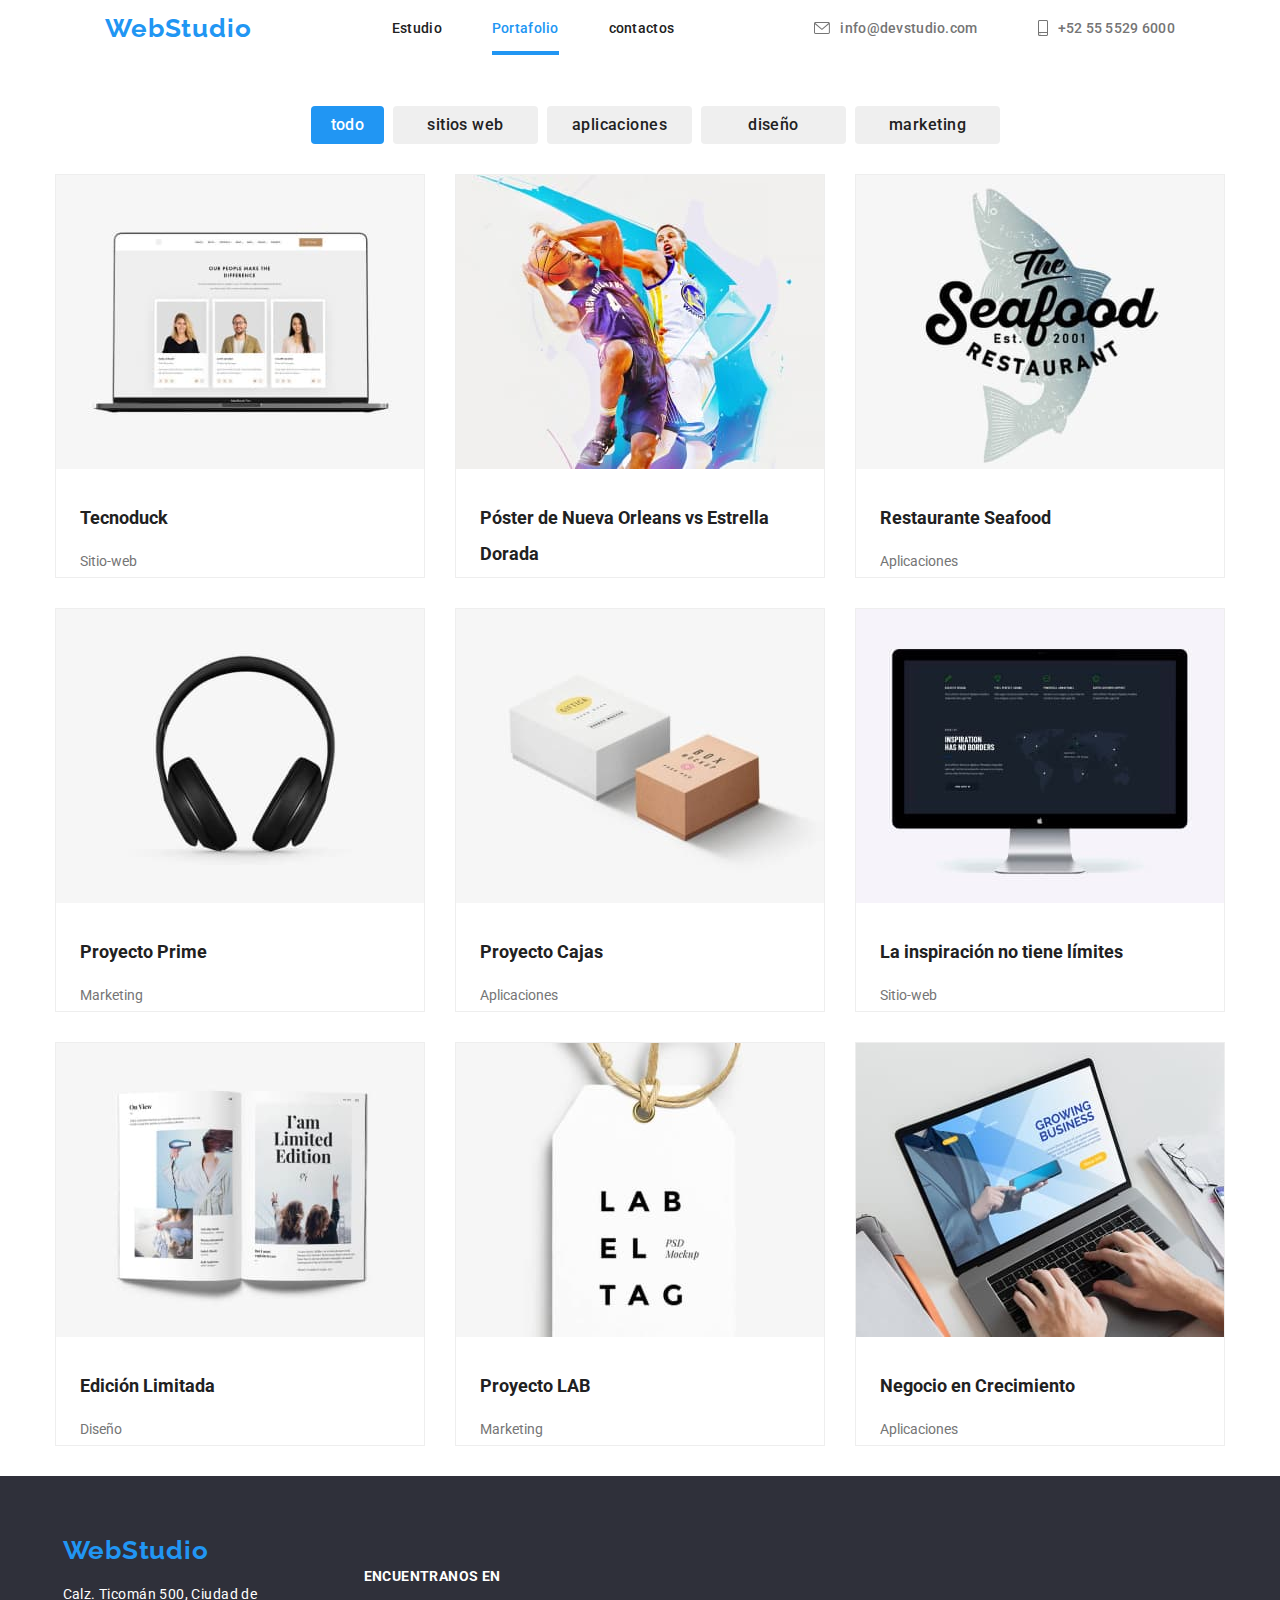
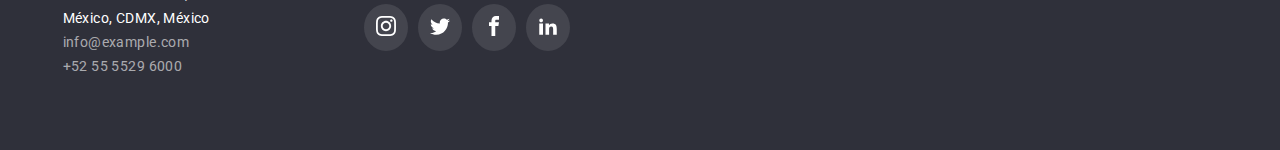
==== portafolio.html @ 4e25ba50 "tarea 5" ====
<!DOCTYPE html>
<html lang="en">
  <head>
    <meta charset="UTF-8" />
    <meta http-equiv="X-UA-Compatible" content="IE=edge" />
    <meta name="viewport" content="width=device-width, initial-scale=1.0" />
    <title>Document</title>
    <link
      rel="stylesheet"
      href="https://cdnjs.cloudflare.com/ajax/libs/modern-normalize/1.0.0/modern-normalize.min.css"
    />
    <link rel="stylesheet" href="css/styles.css" />
    <link rel="preconnect" href="https://fonts.gstatic.com" crossorigin />
  </head>
  <body>
    <header class="container cabecera">
      <a class="logo" href="#">WebStudio</a>
      <nav class="menu">
        <ul class="list">
          <li id="current" class="menu-list">
            <a class="link" href="./index.html">Estudio</a>
          </li>
          <li class="menu-list">
            <a class="link current" href="./portafolio.html">Portafolio</a>
          </li>
          <li>
            <a class="link contacts" href="./contactos">contactos</a>
          </li>
        </ul>
      </nav>
      <ul class="list">
        <li class="list-prin">
          <a class="link-contacts" href="mailto:info@devstudio.com">
            <svg class="info-prin" width="16" height="12">
              <use href="./images/icons.svg#icon-mail"></use>
            </svg>
            info@devstudio.com</a
          >
        </li>
        <li class="list-prin">
          <a class="link-contacts" href="tel:+52 55 5529 6000">
            <svg class="info-prin" width="10" height="16">
              <use href="./images/icons.svg#icon-cell"></use>
            </svg>
            +52 55 5529 6000</a
          >
        </li>
      </ul>
    </header>
    <main>
      <section class="container cuerpo-port">
        <ul class="button-port">
          <li>
            <button class="button-blue" type="button">todo</button>
          </li>
          <li>
            <button class="filter-button" type="button">sitios web</button>
          </li>
          <li>
            <button class="filter-button" type="button">aplicaciones</button>
          </li>
          <li>
            <button class="filter-button" type="button">diseño</button>
          </li>
          <li>
            <button class="filter-button" type="button">marketing</button>
          </li>
        </ul>
        <ul class="images-portafolio">
          <li class="img-port">
            <div class="text-content-images">
              <img
                src="./images/image16.jpg"
                alt="equipo trabajo"
                width="370"
                height="294"
              />
              <p class="data-cards">
                Tecnoduck es una plataforma de distribución de coronavirus de
                última generación. Las compañías usan esta plataforma para el
                espionaje digital y los ataques a los servidores seguros de la
                competencia.
              </p>
            </div>
            <h3 class="title-prt">Tecnoduck</h3>
            <p class="image-description">Sitio-web</p>
          </li>
          <li class="img-port">
            <div class="text-content-images">
              <img
                src="./images/image8.jpg"
                alt="pintura"
                width="370"
                height="294"
              />
              <p class="data-cards">
                Lorem ipsum dolor sit amet consectetur adipisicing elit.
                Nesciunt eveniet neque nisi reiciendis maiores doloribus
                quibusdam blanditiis dolor hic itaque! Corporis aliquam ratione
                eum reprehenderit?
              </p>
            </div>
            <h3 class="title-prt">
              Póster de Nueva Orleans vs Estrella Dorada
            </h3>
          </li>
          <li class="img-port">
            <div class="text-content-images">
              <img
                src="./images/image9.jpg"
                alt="restaurante"
                width="370"
                height="294"
              />
              <p class="data-cards">
                Lorem ipsum dolor sit amet consectetur adipisicing elit.
                Nesciunt eveniet neque nisi reiciendis maiores doloribus
                quibusdam blanditiis dolor hic itaque! Corporis aliquam ratione
                eum reprehenderit?
              </p>
            </div>
            <h3 class="title-prt">Restaurante Seafood</h3>
            <p class="image-description">Aplicaciones</p>
          </li>
          <li class="img-port">
            <div class="text-content-images">
              <img
                src="./images/image10.jpg"
                alt="audifonos"
                width="370"
                height="294"
              />
              <p class="data-cards">
                Lorem ipsum dolor sit amet consectetur adipisicing elit.
                Nesciunt eveniet neque nisi reiciendis maiores doloribus
                quibusdam blanditiis dolor hic itaque! Corporis aliquam ratione
                eum reprehenderit?
              </p>
            </div>
            <h3 class="title-prt">Proyecto Prime</h3>
            <p class="image-description">Marketing</p>
          </li>
          <li class="img-port">
            <div class="text-content-images">
              <img
                src="./images/image11.jpg"
                alt="cajas"
                width="370"
                height="294"
              />
              <p class="data-cards">
                Lorem ipsum dolor sit amet consectetur adipisicing elit.
                Nesciunt eveniet neque nisi reiciendis maiores doloribus
                quibusdam blanditiis dolor hic itaque! Corporis aliquam ratione
                eum reprehenderit?
              </p>
            </div>
            <h3 class="title-prt">Proyecto Cajas</h3>
            <p class="image-description">Aplicaciones</p>
          </li>
          <li class="img-port">
            <div class="text-content-images">
              <img
                src="./images/image12.jpg"
                alt="pantalla"
                width="370"
                height="294"
              />
              <p class="data-cards">
                Lorem ipsum dolor sit amet consectetur adipisicing elit.
                Nesciunt eveniet neque nisi reiciendis maiores doloribus
                quibusdam blanditiis dolor hic itaque! Corporis aliquam ratione
                eum reprehenderit?
              </p>
            </div>
            <h3 class="title-prt">La inspiración no tiene límites</h3>
            <p class="image-description">Sitio-web</p>
          </li>
          <li class="img-port">
            <div class="text-content-images">
              <img
                src="./images/image13.jpg"
                alt="libro"
                width="370"
                height="294"
              />
              <p class="data-cards">
                Lorem ipsum dolor sit amet consectetur adipisicing elit.
                Nesciunt eveniet neque nisi reiciendis maiores doloribus
                quibusdam blanditiis dolor hic itaque! Corporis aliquam ratione
                eum reprehenderit?
              </p>
            </div>
            <h3 class="title-prt">Edición Limitada</h3>
            <p class="image-description">Diseño</p>
          </li>
          <li class="img-port">
            <div class="text-content-images">
              <img
                src="./images/image14.jpg"
                alt="marketing"
                width="370"
                height="294"
              />
              <p class="data-cards">
                Lorem ipsum dolor sit amet consectetur adipisicing elit.
                Nesciunt eveniet neque nisi reiciendis maiores doloribus
                quibusdam blanditiis dolor hic itaque! Corporis aliquam ratione
                eum reprehenderit?
              </p>
            </div>
            <h3 class="title-prt">Proyecto LAB</h3>
            <p class="image-description">Marketing</p>
          </li>
          <li class="img-port">
            <div class="text-content-images">
              <img
                src="./images/image15.jpg"
                alt=" portatil"
                width="370"
                height="294"
              />
              <p class="data-cards">
                Lorem ipsum dolor sit amet consectetur adipisicing elit.
                Nesciunt eveniet neque nisi reiciendis maiores doloribus
                quibusdam blanditiis dolor hic itaque! Corporis aliquam ratione
                eum reprehenderit?
              </p>
            </div>
            <h3 class="title-prt">Negocio en Crecimiento</h3>
            <p class="image-description">Aplicaciones</p>
          </li>
        </ul>
      </section>
    </main>
    <footer>
      <div class="container footer-container">
        <div class="container-address">
          <a class="logo-f" href="#">WebStudio</a>
          <address>
            <ul class="list-footer">
              <li>
                <a
                  class="contacts-footer-uno"
                  href="https://www.google.com/search?q=Calz.+Ticom%C3%A1n+500%2C+Ciudad+de+M%C3%A9xico%2C+CDMX%2C+M%C3%A9xico&oq=Calz.+Ticom%C3%A1n+500%2C+Ciudad+de+M%C3%A9xico%2C+CDMX%2C+M%C3%A9xico&aqs=chrome..69i57.4331j0j7&sourceid=chrome&ie=UTF-8"
                  target="_blank"
                  rel="noopener noreferrer"
                  >Calz. Ticomán 500, Ciudad de México, CDMX, México</a
                >
              </li>
              <li>
                <a class="contacts-footer" href="mailto:info@example.com"
                  >info@example.com</a
                >
              </li>
              <li>
                <a class="contacts-footer" href="tel:+52 55 5529 6000"
                  >+52 55 5529 6000
                </a>
              </li>
            </ul>
          </address>
        </div>
        <div class="social-footer">
          <h3 class="title-footer">ENCUENTRANOS EN</h3>
          <ul class="contenedor-icon">
            <li class="icon-footer">
              <a>
                <svg class="icon-redes-footer" width="20" height="20">
                  <use
                    class="logo"
                    href="./images/icons.svg#icon-instagram"
                  ></use>
                </svg>
              </a>
            </li>
            <li class="icon-footer">
              <a>
                <svg class="icon-redes-foote" width="20" height="20">
                  <use
                    class="logo"
                    href="./images/icons.svg#icon-twitter"
                  ></use>
                </svg>
              </a>
            </li>
            <li class="icon-footer">
              <a>
                <svg class="icon-redes-foote" width="20" height="20">
                  <use
                    class="logo"
                    href="./images/icons.svg#icon-facebook"
                  ></use>
                </svg>
              </a>
            </li>
            <li class="icon-footer">
              <a>
                <svg class="icon-redes-foote" width="20" height="20">
                  <use
                    class="logo"
                    href="./images/icons.svg#icon-linkedin"
                  ></use>
                </svg>
              </a>
            </li>
          </ul>
        </div>
      </div>
    </footer>
  </body>
</html>
---- css/styles.css ----
@import url("https://fonts.googleapis.com/css2?family=Raleway:wght@100;200;300;400;500;600;700&family=Roboto:wght@100;300;400;500;700&display=swap");

:root {
  --brand-color: #2196f3;
  --text-color: #212121;
  --background-color: #2f303a;
}
h1,
h2,
h3 {
  margin: 0;
}
a {
  transition: cubic-bezier(04, 0, 02, 1);
}

body {
  background-color: #ffffff;
  font-family: "Roboto";
  font-style: normal;
  font-weight: 400;
  color: var(--text-color);
  margin: 0;
  line-height: 1em;
}
.cabecera {
  display: flex;
  align-items: center;
  justify-content: space-between;
}

.container {
  max-width: 1200px;
  margin: 0 auto;
  padding-left: 15px;
  padding-right: 15px;
}
.cabecera-p {
  display: flex;
  align-items: center;
  justify-content: space-between;
  border-bottom: 1px solid #ececec;
}

.menu {
  display: flex;
  list-style: none;
  margin: auto;
}
.menu a {
  text-decoration: none;
  font-style: normal;
  font-weight: 500;
  font-size: 14px;
  line-height: 1.7142em;
  letter-spacing: 0.02em;
  margin: auto;
  margin-right: 50px;
}
.list {
  display: flex;
}
.list a {
  margin-right: 50px;
}

a {
  text-decoration: none;
  color: inherit;
}
li {
  list-style: none;
}
.link:focus {
  color: var(--brand-color);
}
.logo {
  font-family: "Raleway";
  font-weight: 700;
  font-size: 26px;
  line-height: 1.19;
  color: var(--brand-color);
  text-align: right;
  text-decoration: none;
  letter-spacing: 0.03em;
  margin: auto;
}
.link a {
  font-weight: 500;
  line-height: 1.2;
  color: var(--text-color);
  cursor: pointer;
  text-decoration: none;
  font-style: normal;
  margin: auto;
  margin-right: 50px;
  letter-spacing: 0.02em;
}
.link {
  display: flex;
  list-style: none;
  margin: auto;
}
.current {
  color: var(--brand-color);
}
.menu-list .current::after {
  content: "";
  background-color: var(--brand-color);
  position: absolute;
  left: 0;
  bottom: -15px;
  width: 100%;
  height: 4px;
}
.menu-list .link {
  position: relative;
}

.link-contacts {
  font-weight: 500;
  font-size: 14px;
  line-height: 1.7142em;
  color: #757575;
  text-decoration: none;
  font-style: normal;
  letter-spacing: 0.02em;
  padding: 0px;
  display: flex;
  align-items: center;
  list-style: none;
  margin: auto;
  padding: auto;
}
.info-prin {
  fill: #757575;
  margin-right: 10px;
}
.list-prin {
  margin-right: 10px;
}
.list-prin:last-child {
  margin-right: 0;
}
.button:hover,
.button:focus {
  border: 1px solid var(--brand-color);
  cursor: pointer;
}
.link-contacts:hover .info-prin,
.link-contacts:focus .info-prin {
  fill: var(--brand-color);
}
.button {
  font-weight: 700;
  font-size: 16px;
  line-height: 1.8;
  box-shadow: 0px, 4px, 4px rgba(0, 0, 0, 0.15);
  color: #ffffff;
  background-color: var(--brand-color);
  border: none;
  border-radius: 4px;
  text-align: center;
  justify-content: center;
  letter-spacing: 0.06em;
  padding: 10px 32px;
  margin-left: 220px;
}

.titles-ventajas {
  display: flex;
  padding: 0px;
  padding-top: 95px;
  padding-left: 15px;
}
.titles-ventajas ul {
  padding: 0%;
  margin: auto;
  display: flex;
}
.titles-index {
  margin-right: 30px;
}

.link-contacts:hover,
.link-contacts:focus {
  color: var(--brand-color);
}
.link:hover {
  cursor: pointer;
  color: var(--brand-color);
}

main .title {
  font-weight: 900;
  color: #ffffff;
  text-align: center;
  display: block;
  margin: 0 auto;
  margin-bottom: 30px;
  initial-letter: 0.06em;
  letter-spacing: 0.06em;
  line-height: 1.363em;
  text-transform: uppercase;
  width: 696px;
  padding: 0;
  font-size: 44px;
}
.hero {
  background-color: var(--background-color);
  padding-top: 200px;
  padding-bottom: 200px;
  background: #212121;
  display: flex;
  justify-content: center;
  align-items: center;
  flex-direction: column;
  height: 600px;
  background-image: linear-gradient(to top, #2f303a66, #2f303a66),
    url(../images/foto.jpg);
  background-size: cover;
}

.content-title {
  font-weight: 700;
  font-size: 14px;
  line-height: 1.428em;
  letter-spacing: 0.03em;
  font-style: normal;
  text-transform: uppercase;
}

.content {
  font-size: 14px;
  color: #757575;
  line-height: 1.428em;
  margin: auto;
  letter-spacing: 0.03em;
  width: 270px;
}
.img-prin {
  display: block;
  margin: auto;
  padding-bottom: 94px;
  padding-top: 94px;
  min-width: 250;
}
.section-title {
  font-weight: 700;
  font-size: 36px;
  line-height: 1.166em;
  padding-bottom: 55px;
  margin: auto;
  text-align: center;
  font-style: normal;
  letter-spacing: 0.03em;
}
.img-li {
  display: flex;
  margin: 0px;
  margin-right: 0px;
  padding-left: 10px;
  gap: 25px;
}
.imag-objets {
  height: 323.7px;
  width: 373.16px;
  position: relative;
}
.img-cont {
  width: 373.16px;
  height: 323.7px;
  padding-right: 20px;
  padding-left: 0px;
  box-sizing: content-box;
}
.text-img-cont {
  justify-content: center;
  text-align: center;
  font-style: normal;
  font-weight: 700;
  font-size: 14px;
  color: #ffffff;
  letter-spacing: 0.03em;
}
.aplications {
  position: absolute;
  bottom: 0;
  background: rgba(47, 48, 58, 0.8);
  padding: 27px 79px;
  width: 373.16px;
}
.our-team {
  font-weight: 700;
  font-size: 36px;
  line-height: 1.166em;
  margin: auto;
  padding-bottom: 55px;
  font-style: normal;
  text-align: center;
  letter-spacing: 0.03em;
}
.team-work {
  padding-left: 15px;
  padding-top: 94px;
  padding-bottom: 94px;
  min-width: 250;
  background-color: #f5f4fa;
}

.fondo {
  display: flex;
  margin: auto;
  padding: 0px;
}
.list-team {
  width: 270px;
  height: 428px;
  margin-right: 30px;
  background-color: #ffffff;
  border: 1px solid #eeeeee;
  box-shadow: 0px 1px 1px rgba(0, 0, 0, 0.12), 0px 4px 4px rgba(0, 0, 0, 0.06),
    1px 4px 6px rgba(0, 0, 0, 0.16);
}

.img-e {
  width: 270px;
  height: 260px;
}
.name {
  font-weight: 500;
  font-size: 16px;
  line-height: 1.428emem;
  color: var(--text-color);
  text-align: center;
  letter-spacing: 0.03em;
  font-style: normal;
  padding-top: 30px;
}

.profession {
  font-size: 16px;
  color: #757575;
  line-height: 1.71em;
  text-align: center;
  font-weight: 400;
  letter-spacing: 0.03em;
  margin: auto;
  font-style: normal;
  padding: 10px;
}

.filter-button {
  font-family: "Roboto";
  font-weight: 500;
  font-size: 16px;
  color: #212121;
  line-height: 1.625em;
  border: none;
  border-radius: 4px;
  width: 145px;
  height: 38px;
  margin-right: 9px;
  text-align: center;
  letter-spacing: 0.03em;
}
.filter-button:hover,
.filter-button:focus,
.filter-button:active {
  background-color: #2196f3;
  color: #ffffff;
  cursor: pointer;
  border: 1px solid #eeeeee;
  box-shadow: 0px 3px 1px rgba(0, 0, 0, 0.1), 0px 1px 2px rgba(0, 0, 0, 0.08),
    0px 2px 2px rgba(0, 0, 0, 0.12);
}
.button-blue {
  font-family: "Roboto";
  font-weight: 500;
  font-size: 16px;
  line-height: 1.6;
  border: none;
  border-radius: 4px;
  background-color: #2196f3;
  color: #ffffff;
  margin-right: 9px;
  width: 73px;
  height: 38px;
  text-align: center;
  letter-spacing: 0.03em;
}
.button-blue:hover,
.button-blue:focus,
.button-blue:active {
  border: 1px solid #eeeeee;
  box-shadow: 0px 3px 1px rgba(0, 0, 0, 0.1), 0px 1px 2px rgba(0, 0, 0, 0.08),
    0px 2px 2px rgba(0, 0, 0, 0.12);
  cursor: pointer;
}

.cuerpo-port {
  margin-top: 50px;
}
.button-port {
  display: flex;
  align-items: center;
  justify-content: center;
  margin: auto;
  margin-bottom: 30px;
}
.images-portafolio {
  font-size: 18px;
  line-height: 2;
  padding: 0px;
  margin-bottom: 30px;
  display: flex;
  flex-wrap: wrap;
  justify-content: center;
  column-gap: 30px;
  row-gap: 30px;
  cursor: pointer;
}
.data-cards {
  font-weight: 400;
  line-height: 28px;
  font-size: 18px;
  color: #ffffff;
  letter-spacing: 0.03em;
  background-color: rgba(33, 150, 243, 0.9);
  padding-left: 24px;
  padding-right: 24px;
  transition: 250ms ease-in-out;
  -webkit-transition: 250ms ease-in-out;

  transform: translateY(-100%);
}
.text-content-images {
  position: relative;
  display: block;
  overflow: hidden;
  width: 368px;
  height: 325px;
  margin: 0;
}
.text-content-images > .data-cards {
  display: block;
  position: absolute;
  overflow: hidden;
  width: 100%;
  height: 0%;
}
.img-port:hover > .text-content-images .data-cards {
  height: 100%;
  padding-top: 63px;
}
.image-description {
  font-size: 14px;
  color: #757575;
  line-height: 1.71em;
  padding-left: 24px;
  padding-right: 24px;
}
.title-prt {
  font-style: normal;
  font-weight: 700;
  font-size: 18px;
  line-height: 2em;
  padding-left: 24px;
  padding-right: 24px;
}
.img-port {
  width: 370px;
  height: 404px;
  border: 1px solid #eeeeee;
}
.img-port:hover {
  width: 370px;
  height: 404px;
  border: 1px solid #eeeeee;
  box-shadow: 0px 1px 1px rgba(0, 0, 0, 0.12), 0px 4px 4px rgba(0, 0, 0, 0.06),
    1px 4px 6px rgba(0, 0, 0, 0.16);
}
footer {
  padding-left: 15px;
  padding-top: 60px;
  padding-bottom: 60px;
  background-color: #2f303a;
}

.contacts-footer-uno {
  font-size: 14px;
  color: #ffffff;
  line-height: 1.7;
  letter-spacing: 0.03em;
  font-weight: 400;
  line-height: 1.7142em;
}
.contacts-footer {
  font-size: 14px;
  line-height: 1.7;
  letter-spacing: 0.03em;
  font-weight: 400;
  line-height: 1.7142em;
  color: rgba(255, 255, 255, 0.6);
}

.logo-f {
  font-family: "Raleway";
  font-weight: 700;
  font-size: 26px;
  line-height: 1.15em;
  color: var(--brand-color);
  letter-spacing: 0.03em;
}
.list-footer {
  list-style: none;
  padding: 0%;
  width: 231px;
  height: 92px;
}
.list-footer a {
  text-decoration: none;
}
address {
  font-style: normal;
}
.contacts-footer:hover,
.contacts-footer:focus {
  color: var(--brand-color);
  cursor: pointer;
}
.contacts-footer-uno:hover,
.contacts-footer-uno:focus {
  color: var(--brand-color);
  cursor: pointer;
}
.imagenes-vector {
  background: #f5f4fa;
  margin-bottom: 30px;
}

.contenedor-redes-sociales {
  display: flex;
  justify-content: center;
  height: 44px;
  margin-bottom: 30px;
}
.icon-social-team {
  border-radius: 50%;
  height: 44px;
  margin-right: 10px;
  padding: 12px;
  fill: #afb1b8;
}
.icon-social-team:hover {
  fill: #ffffff;
  background-color: var(--brand-color);
  display: flex;
  align-items: center;
  justify-content: center;
  border-radius: 50%;
  width: 44px;
  height: 44px;
  cursor: pointer;
}
.icon-prin {
  margin: 25px 100px;
}
.section-clients {
  padding-bottom: 151px;
  padding-top: 56px;
}
.contenedor-clients {
  display: flex;
  justify-content: center;
}
.clients {
  border: 1px solid #afb1b8;
  border-radius: 4px;
  margin-right: 30px;
}
.clients:last-child {
  margin-right: 0;
}
.icon-clients {
  fill: #afb1b8;
  padding: 12px 30px;
  box-sizing: content-box;
}
.icon-clients:hover,
.clients:hover {
  border-color: var(--brand-color);
  fill: var(--brand-color);
  cursor: pointer;
}
.social-footer {
  margin-left: 70px;
  margin-top: 32px;
}
.title-footer {
  font-weight: 700;
  font-size: 14px;
  line-height: 16px;
  letter-spacing: 0.03em;
  color: #ffffff;
  margin-bottom: 20px;
}

.footer-container {
  display: flex;
}
.contenedor-icon {
  display: flex;
  padding: 0;
}
.icon-footer {
  background: rgba(255, 255, 255, 0.1);
  border-radius: 50%;
  margin-right: 10px;
  fill: #ffffff;
  padding: 12px;
}
.icon-footer:last-child {
  margin-right: 0;
}
.icon-footer:hover {
  background: var(--brand-color);
  cursor: pointer;
}
.backdrop.is-hidden {
  opacity: 0;
  visibility: hidden;
  pointer-events: none;
}
.backdrop {
  position: fixed;
  top: 0;
  left: 0;
  width: 100vw;
  height: 100vh;
  background-color: rgba(0, 0, 0, 0.5);
  opacity: 1;
  opacity: 1;
  visibility: visible;
  transition: opacity 250ms cubic-bezier(0.4, 0, 0.2, 1),
    visibility 250ms cubic-bezier(0.4, 0, 0.2, 1);
  display: flex;
  z-index: 1;
}
.modal {
  background: #ffffff;
  box-shadow: 0px 1px 3px rgba(0, 0, 0, 0.12), 0px 1px 1px rgba(0, 0, 0, 0.14),
    0px 2px 1px rgba(0, 0, 0, 0.2);
  border-radius: 4px;
  width: 528px;
  height: 581px;
  margin: auto;
}
.button-modal-close {
  position: relative;
  left: 500px;
  padding: 4px 8px;
  border-radius: 50%;
  border: 1px solid rgba(0, 0, 0, 0.1);
  background: #ffffff;
}
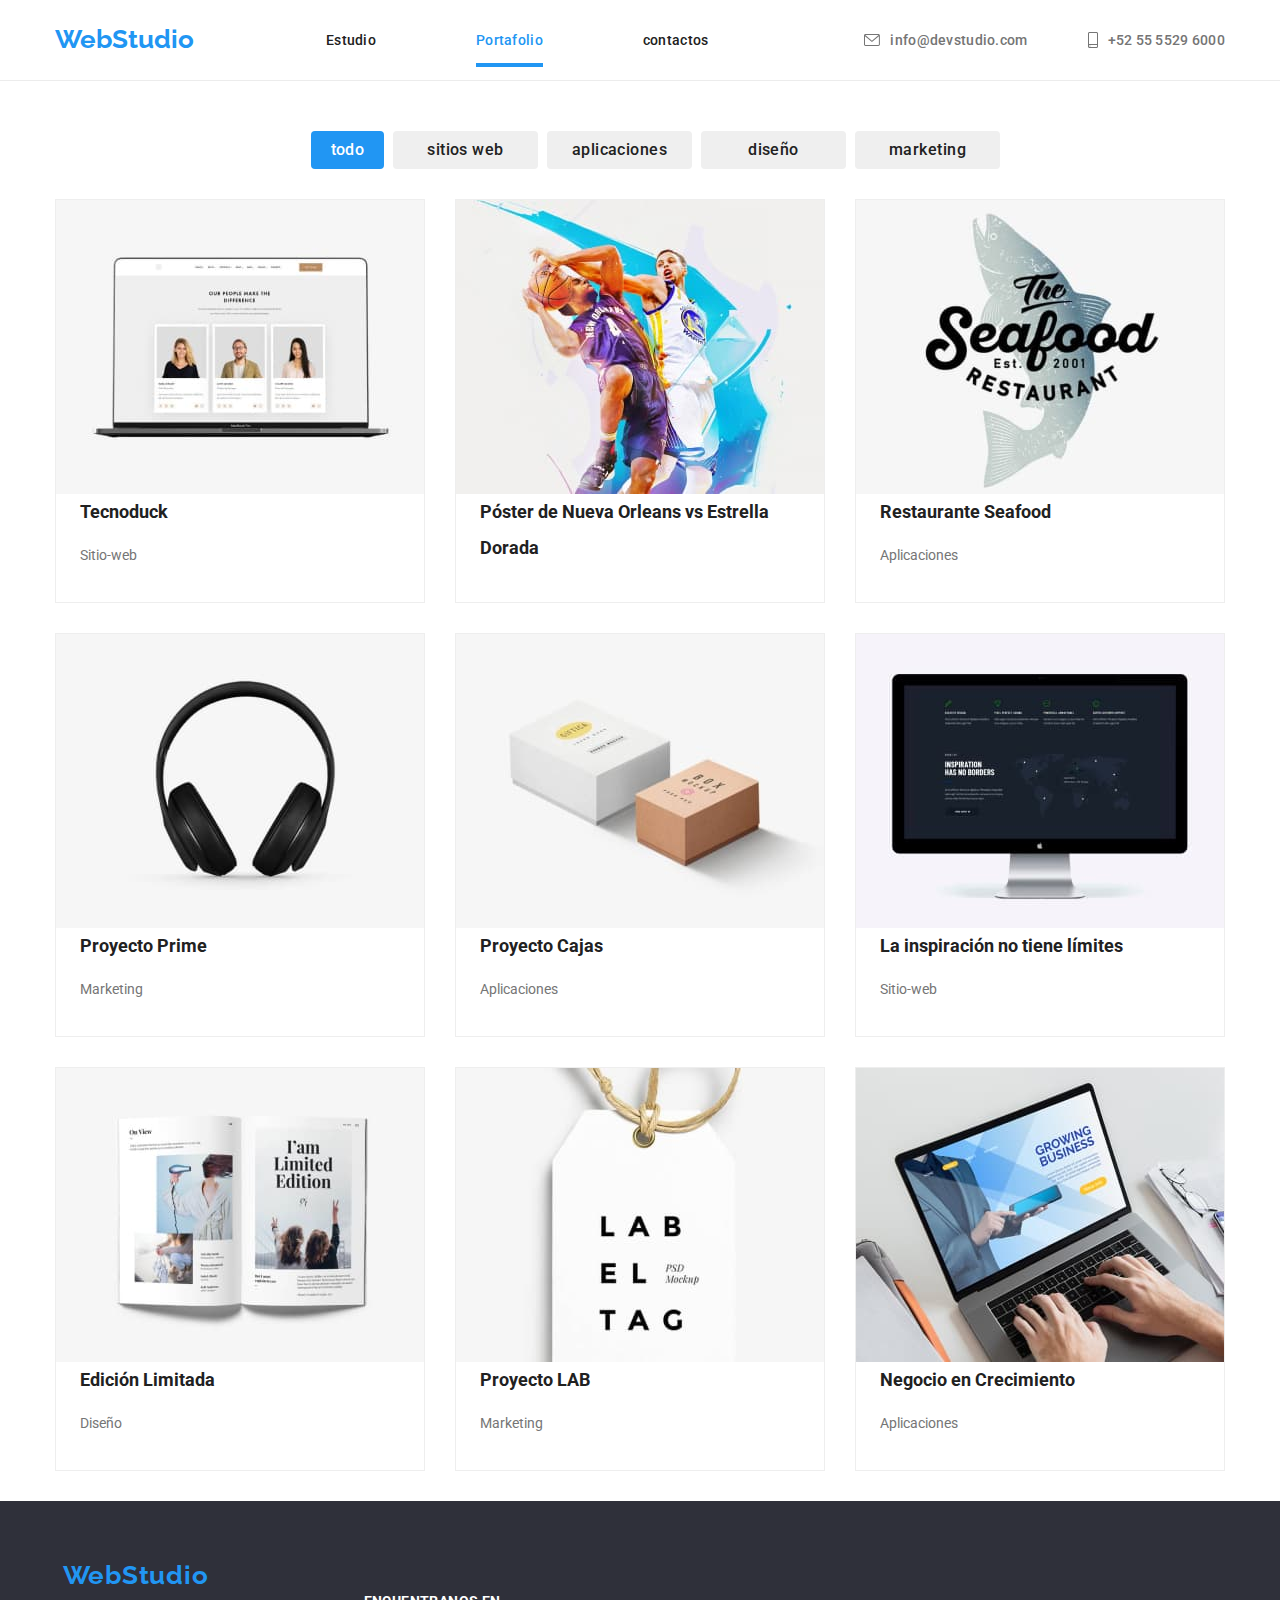
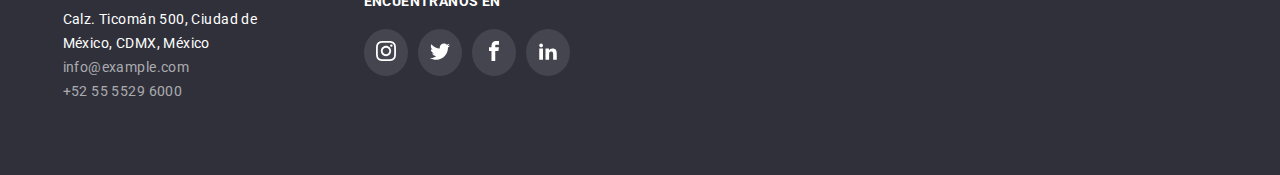
==== commit 17e71c53: "correcciones3" ====
--- a/portafolio.html
+++ b/portafolio.html
@@ -13,40 +13,42 @@
     <link rel="preconnect" href="https://fonts.gstatic.com" crossorigin />
   </head>
   <body>
-    <header class="container cabecera">
-      <a class="logo" href="#">WebStudio</a>
-      <nav class="menu">
+    <div class="borde">
+      <header class="container cabecera">
+        <a class="logo" href="#">WebStudio</a>
+        <nav class="menu">
+          <ul class="list">
+            <li id="current" class="menu-list">
+              <a class="link" href="./index.html">Estudio</a>
+            </li>
+            <li class="menu-list">
+              <a class="link current" href="./portafolio.html">Portafolio</a>
+            </li>
+            <li>
+              <a class="link contacts" href="./contactos">contactos</a>
+            </li>
+          </ul>
+        </nav>
         <ul class="list">
-          <li id="current" class="menu-list">
-            <a class="link" href="./index.html">Estudio</a>
-          </li>
-          <li class="menu-list">
-            <a class="link current" href="./portafolio.html">Portafolio</a>
-          </li>
-          <li>
-            <a class="link contacts" href="./contactos">contactos</a>
+          <li class="list-prin">
+            <a class="link-contacts" href="mailto:info@devstudio.com">
+              <svg class="info-prin" width="16" height="12">
+                <use href="./images/icons.svg#icon-mail"></use>
+              </svg>
+              info@devstudio.com</a
+            >
+          </li>
+          <li class="list-prin">
+            <a class="link-contacts" href="tel:+52 55 5529 6000">
+              <svg class="info-prin" width="10" height="16">
+                <use href="./images/icons.svg#icon-cell"></use>
+              </svg>
+              +52 55 5529 6000</a
+            >
           </li>
         </ul>
-      </nav>
-      <ul class="list">
-        <li class="list-prin">
-          <a class="link-contacts" href="mailto:info@devstudio.com">
-            <svg class="info-prin" width="16" height="12">
-              <use href="./images/icons.svg#icon-mail"></use>
-            </svg>
-            info@devstudio.com</a
-          >
-        </li>
-        <li class="list-prin">
-          <a class="link-contacts" href="tel:+52 55 5529 6000">
-            <svg class="info-prin" width="10" height="16">
-              <use href="./images/icons.svg#icon-cell"></use>
-            </svg>
-            +52 55 5529 6000</a
-          >
-        </li>
-      </ul>
-    </header>
+      </header>
+    </div>
     <main>
       <section class="container cuerpo-port">
         <ul class="button-port">
@@ -276,7 +278,7 @@
             </li>
             <li class="icon-footer">
               <a>
-                <svg class="icon-redes-foote" width="20" height="20">
+                <svg class="icon-redes-footer" width="20" height="20">
                   <use
                     class="logo"
                     href="./images/icons.svg#icon-twitter"
@@ -286,7 +288,7 @@
             </li>
             <li class="icon-footer">
               <a>
-                <svg class="icon-redes-foote" width="20" height="20">
+                <svg class="icon-redes-footer" width="20" height="20">
                   <use
                     class="logo"
                     href="./images/icons.svg#icon-facebook"
@@ -296,7 +298,7 @@
             </li>
             <li class="icon-footer">
               <a>
-                <svg class="icon-redes-foote" width="20" height="20">
+                <svg class="icon-redes-footer" width="20" height="20">
                   <use
                     class="logo"
                     href="./images/icons.svg#icon-linkedin"
--- a/css/styles.css
+++ b/css/styles.css
@@ -27,6 +27,9 @@
   display: flex;
   align-items: center;
   justify-content: space-between;
+}
+.borde {
+  border-bottom: 1px solid #ececec;
 }
 
 .container {
@@ -35,12 +38,6 @@
   padding-left: 15px;
   padding-right: 15px;
 }
-.cabecera-p {
-  display: flex;
-  align-items: center;
-  justify-content: space-between;
-  border-bottom: 1px solid #ececec;
-}
 
 .menu {
   display: flex;
@@ -59,9 +56,7 @@
 }
 .list {
   display: flex;
-}
-.list a {
-  margin-right: 50px;
+  gap: 50px;
 }
 
 a {
@@ -82,8 +77,10 @@
   color: var(--brand-color);
   text-align: right;
   text-decoration: none;
-  letter-spacing: 0.03em;
-  margin: auto;
+  margin-right: 26px;
+  padding-top: 24px;
+  padding-bottom: 25px;
+  text-decoration: none;
 }
 .link a {
   font-weight: 500;
@@ -95,6 +92,9 @@
   margin: auto;
   margin-right: 50px;
   letter-spacing: 0.02em;
+}
+.link a:last-child {
+  margin-right: 0;
 }
 .link {
   display: flex;
@@ -115,6 +115,8 @@
 }
 .menu-list .link {
   position: relative;
+  text-align: center;
+  display: flex;
 }
 
 .link-contacts {
@@ -142,9 +144,8 @@
 .list-prin:last-child {
   margin-right: 0;
 }
-.button:hover,
-.button:focus {
-  border: 1px solid var(--brand-color);
+.button:hover {
+  color: var(--text-color);
   cursor: pointer;
 }
 .link-contacts:hover .info-prin,
@@ -162,9 +163,11 @@
   border-radius: 4px;
   text-align: center;
   justify-content: center;
-  letter-spacing: 0.06em;
+  letter-spacing: 0.03em;
   padding: 10px 32px;
   margin-left: 220px;
+  transition: 250ms cubic-bezier(0.4, 0, 0.2, 1),
+    background-color 250ms cubic-bezier(0.4, 0, 0.2, 1);
 }
 
 .titles-ventajas {
@@ -185,13 +188,15 @@
 .link-contacts:hover,
 .link-contacts:focus {
   color: var(--brand-color);
+  transition: color 250ms cubic-bezier(0.4, 0, 0.2, 1);
 }
 .link:hover {
   cursor: pointer;
   color: var(--brand-color);
-}
-
-main .title {
+  transition: color 250ms cubic-bezier(0.4, 0, 0.2, 1);
+}
+
+.title {
   font-weight: 900;
   color: #ffffff;
   text-align: center;
@@ -201,9 +206,7 @@
   initial-letter: 0.06em;
   letter-spacing: 0.06em;
   line-height: 1.363em;
-  text-transform: uppercase;
   width: 696px;
-  padding: 0;
   font-size: 44px;
 }
 .hero {
@@ -363,6 +366,8 @@
   margin-right: 9px;
   text-align: center;
   letter-spacing: 0.03em;
+  transition: color 250ms cubic-bezier(0.4, 0, 0.2, 1),
+    box-shadow 250ms cubic-bezier(0.4, 0, 0.2, 1);
 }
 .filter-button:hover,
 .filter-button:focus,
@@ -388,11 +393,12 @@
   height: 38px;
   text-align: center;
   letter-spacing: 0.03em;
+  transition: color 250ms cubic-bezier(0.4, 0, 0.2, 1),
+    box-shadow 250ms cubic-bezier(0.4, 0, 0.2, 1);
 }
 .button-blue:hover,
 .button-blue:focus,
 .button-blue:active {
-  border: 1px solid #eeeeee;
   box-shadow: 0px 3px 1px rgba(0, 0, 0, 0.1), 0px 1px 2px rgba(0, 0, 0, 0.08),
     0px 2px 2px rgba(0, 0, 0, 0.12);
   cursor: pointer;
@@ -420,6 +426,9 @@
   row-gap: 30px;
   cursor: pointer;
 }
+.img-port {
+  flex-basis: ((100%-80px)/3);
+}
 .data-cards {
   font-weight: 400;
   line-height: 28px;
@@ -427,19 +436,20 @@
   color: #ffffff;
   letter-spacing: 0.03em;
   background-color: rgba(33, 150, 243, 0.9);
+  transition: height 250ms;
+  -webkit-transition: 250ms cubic-bezier(0.4, 0, 0.2, 1);
+  height: 0%;
+  margin: 0;
+  bottom: 0;
   padding-left: 24px;
   padding-right: 24px;
-  transition: 250ms ease-in-out;
-  -webkit-transition: 250ms ease-in-out;
-
-  transform: translateY(-100%);
 }
 .text-content-images {
   position: relative;
   display: block;
   overflow: hidden;
   width: 368px;
-  height: 325px;
+  height: 294px;
   margin: 0;
 }
 .text-content-images > .data-cards {
@@ -451,7 +461,7 @@
 }
 .img-port:hover > .text-content-images .data-cards {
   height: 100%;
-  padding-top: 63px;
+  padding-top: 62px;
 }
 .image-description {
   font-size: 14px;
@@ -551,13 +561,14 @@
   margin-right: 10px;
   padding: 12px;
   fill: #afb1b8;
+  transition: border 250ms cubic-bezier(0.4, 0, 0.2, 1),
+    fill 250ms cubic-bezier(0.4, 0, 0.2, 1),
+    background-color 250ms cubic-bezier(0.4, 0, 0.2, 1);
 }
 .icon-social-team:hover {
   fill: #ffffff;
   background-color: var(--brand-color);
   display: flex;
-  align-items: center;
-  justify-content: center;
   border-radius: 50%;
   width: 44px;
   height: 44px;
@@ -578,6 +589,9 @@
   border: 1px solid #afb1b8;
   border-radius: 4px;
   margin-right: 30px;
+  transition: color 250ms cubic-bezier(0.4, 0, 0.2, 1),
+    fill 250ms cubic-bezier(0.4, 0, 0.2, 1),
+    border-color 250ms cubic-bezier(0.4, 0, 0.2, 1);
 }
 .clients:last-child {
   margin-right: 0;
@@ -586,6 +600,9 @@
   fill: #afb1b8;
   padding: 12px 30px;
   box-sizing: content-box;
+  transition: color 250ms cubic-bezier(0.4, 0, 0.2, 1),
+    fill 250ms cubic-bezier(0.4, 0, 0.2, 1),
+    border-color 250ms cubic-bezier(0.4, 0, 0.2, 1);
 }
 .icon-clients:hover,
 .clients:hover {
@@ -619,6 +636,12 @@
   margin-right: 10px;
   fill: #ffffff;
   padding: 12px;
+  transition: fill 250ms cubic-bezier(0.4, 0, 0.2, 1),
+    border 250ms cubic-bezier(0.4, 0, 0.2, 1),
+    background 250ms cubic-bezier(0.4, 0, 0.2, 1);
+}
+.icon-redes-footer {
+  fill: #ffffff;
 }
 .icon-footer:last-child {
   margin-right: 0;
